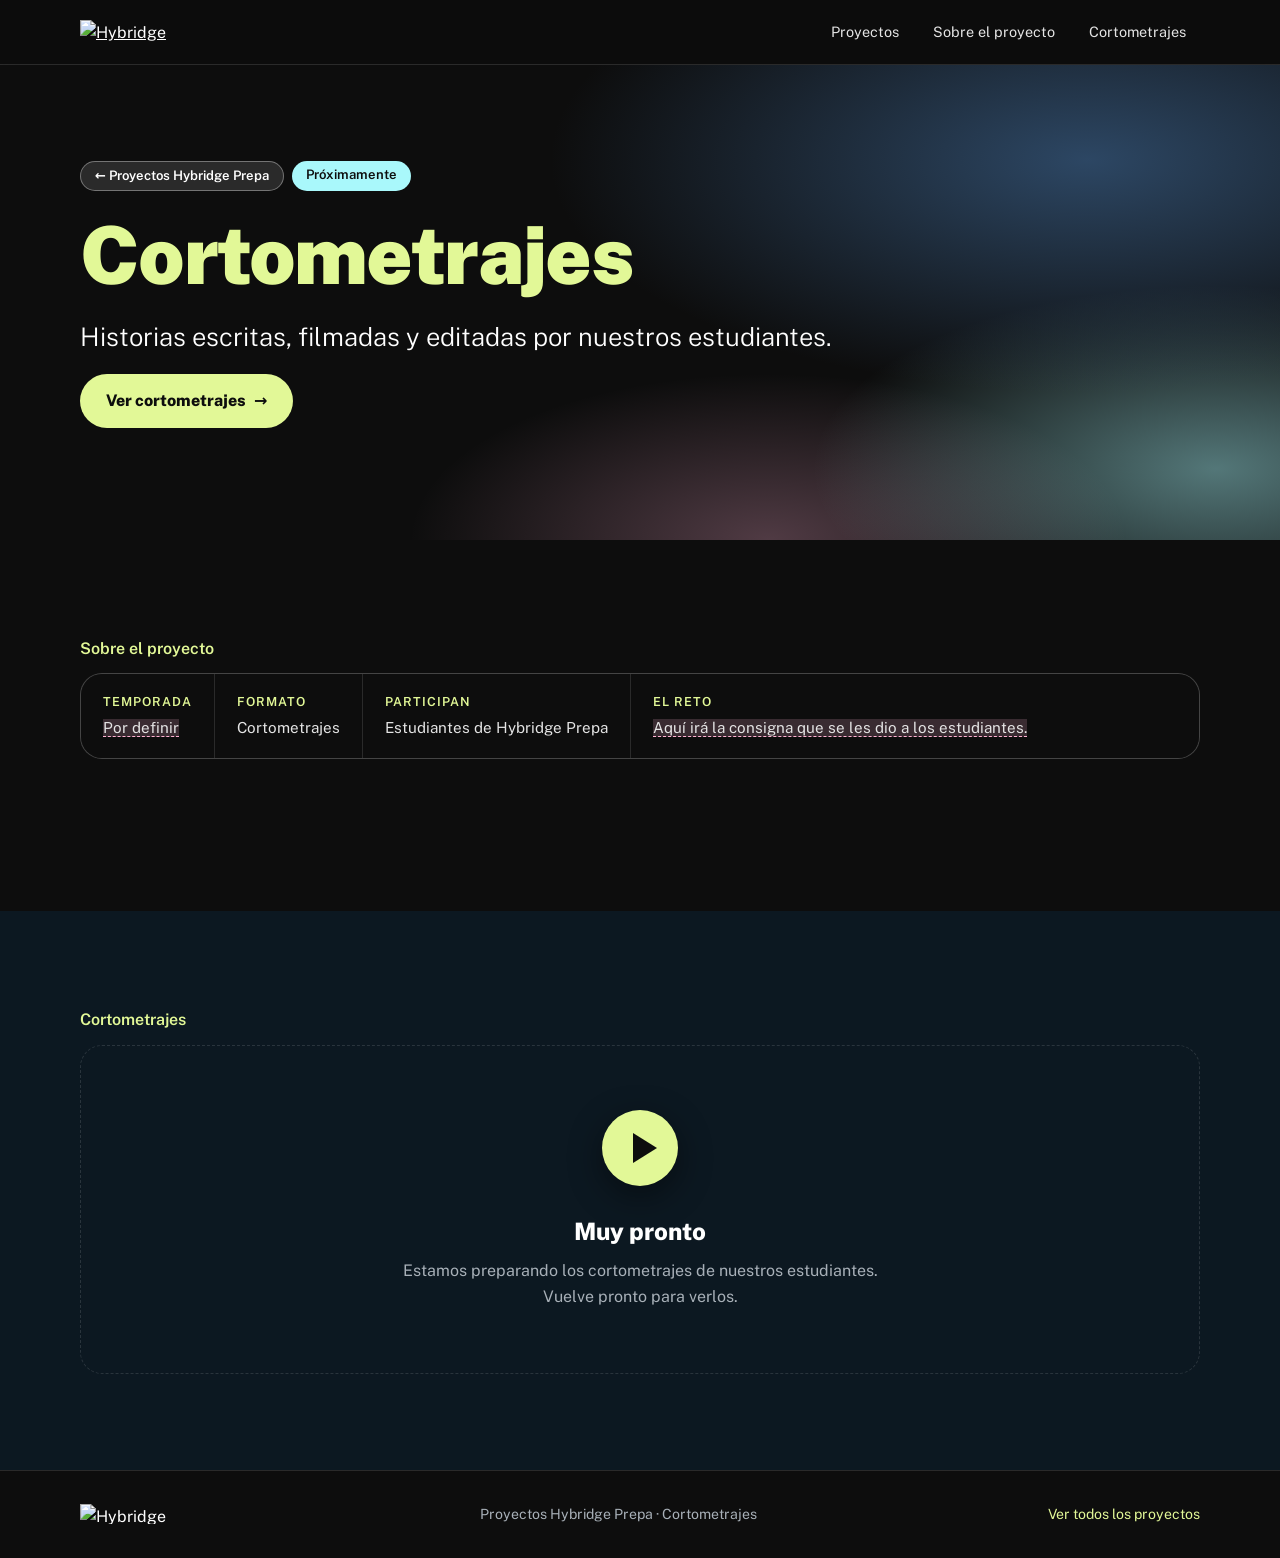
==== cortometrajes/index.html @ ded1822b "Borrador: convertir el sitio en Proyectos Hybridge Prepa - Nuevo inicio con tarjetas grandes por pro" ====
<!doctype html>
<html lang="es">
<head>
  <meta charset="utf-8">
  <meta name="viewport" content="width=device-width, initial-scale=1">
  <title>Cortometrajes | Proyectos Hybridge Prepa</title>
  <meta name="description" content="Cortometrajes escritos, filmados y editados por estudiantes de Hybridge Prepa.">
  <link rel="icon" href="../assets/img/favicon.svg" type="image/svg+xml">
  <link rel="preconnect" href="https://fonts.googleapis.com">
  <link rel="preconnect" href="https://fonts.gstatic.com" crossorigin>
  <link href="https://fonts.googleapis.com/css2?family=Public+Sans:wght@300;400;600;800;900&display=swap" rel="stylesheet">
  <link rel="stylesheet" href="../assets/css/styles.css?v=10">
</head>
<body>
  <header class="site-header">
    <div class="wrap header-inner">
      <a class="brand" href="../" aria-label="Proyectos Hybridge Prepa, ir al inicio">
        <img src="../assets/img/hybridge-logo-white.svg" alt="Hybridge" width="150" height="27">
      </a>
      <nav class="nav" aria-label="Principal">
        <a href="../">Proyectos</a>
        <a href="#proyecto">Sobre el proyecto</a>
        <a href="#cortos">Cortometrajes</a>
      </nav>
    </div>
  </header>

  <main>
    <section id="inicio" class="hero">
      <div class="hero-bg" aria-hidden="true"></div>
      <div class="wrap hero-inner">
        <div class="chips">
          <a class="chip chip-dark chip-link" href="../"><span aria-hidden="true">←</span> Proyectos Hybridge Prepa</a>
          <span class="chip chip-aqua">Próximamente</span>
        </div>
        <h1><span class="hl">Cortometrajes</span></h1>
        <p class="lead">Historias escritas, filmadas y editadas por nuestros estudiantes.</p>
        <a class="btn" href="#cortos">Ver cortometrajes <span aria-hidden="true">→</span></a>
      </div>
    </section>

    <section id="proyecto" class="section">
      <div class="wrap">
        <p class="eyebrow">Sobre el proyecto</p>
        <dl class="ficha">
          <div><dt>Temporada</dt><dd><span class="pending">Por definir</span></dd></div>
          <div><dt>Formato</dt><dd>Cortometrajes</dd></div>
          <div><dt>Participan</dt><dd>Estudiantes de Hybridge Prepa</dd></div>
          <div class="ficha-reto"><dt>El reto</dt><dd><span class="pending">Aquí irá la consigna que se les dio a los estudiantes.</span></dd></div>
        </dl>
      </div>
    </section>

    <section id="cortos" class="section section-alt">
      <div class="wrap">
        <p class="eyebrow">Cortometrajes</p>
        <div class="empty-state">
          <span class="film-play" style="position: relative; display: inline-block;" aria-hidden="true"></span>
          <h3>Muy pronto</h3>
          <p>Estamos preparando los cortometrajes de nuestros estudiantes. Vuelve pronto para verlos.</p>
        </div>
      </div>
    </section>
  </main>

  <footer class="site-footer">
    <div class="wrap footer-inner">
      <img src="../assets/img/hybridge-logo-white.svg" alt="Hybridge" width="120" height="22">
      <p>Proyectos Hybridge Prepa · Cortometrajes</p>
      <a href="../">Ver todos los proyectos</a>
    </div>
  </footer>
</body>
</html>
---- assets/css/styles.css ----
/* Paleta y tipografía del Manual de imagen Hybridge */
:root {
  --black: #0D0D0D;
  --navy: #0C1821;
  --blue: #304D6D;
  --yellow: #E2F897;
  --white: #FFFFFF;
  --pale-gray: #E4E4E4;
  --baby-blue: #B6DCFE;
  --pink: #FFB1D2;
  --aqua: #A9F8FB;
  --green: #A4F9C8;
  --muted: #A8B0B8;
  --line: rgba(255, 255, 255, .12);
  --radius: 22px;
  --font: "Public Sans", system-ui, -apple-system, "Segoe UI", sans-serif;
}

* { box-sizing: border-box; }
html { scroll-behavior: smooth; scroll-padding-top: 72px; }
body {
  margin: 0;
  background: var(--black);
  color: var(--white);
  font-family: var(--font);
  font-weight: 400;
  line-height: 1.6;
  -webkit-font-smoothing: antialiased;
}
img { max-width: 100%; display: block; }
a { color: inherit; }

.wrap { width: min(1120px, 100% - 32px); margin-inline: auto; }

/* Encabezado */
.site-header {
  position: sticky; top: 0; z-index: 20;
  background: rgba(13, 13, 13, .82);
  backdrop-filter: blur(12px);
  border-bottom: 1px solid var(--line);
}
.header-inner { display: flex; align-items: center; justify-content: space-between; gap: 16px; height: 64px; }
.brand img { height: 24px; width: auto; }
.nav { display: flex; gap: 6px; }
.nav a {
  text-decoration: none; font-size: .9rem; padding: 6px 14px; border-radius: 999px;
  color: var(--pale-gray); transition: background .2s, color .2s;
}
.nav a:hover { background: var(--yellow); color: var(--black); }

/* Chips (Manual: "Chips") */
.chips { display: flex; flex-wrap: wrap; gap: 8px; }
.chip {
  display: inline-block; padding: 5px 14px; border-radius: 999px;
  font-size: .82rem; font-weight: 600; color: var(--black); line-height: 1.4;
}
.chip-yellow { background: var(--yellow); }
.chip-dark { background: #2a2a2a; color: var(--white); border: 1px solid rgba(255,255,255,.35); }
.chip-pink { background: var(--pink); }
.chip-aqua { background: var(--aqua); }
.chip-blue { background: var(--baby-blue); }
.chip-green { background: var(--green); }

/* Inicio */
.hero { position: relative; overflow: hidden; padding: 96px 0 112px; }
.hero-bg {
  position: absolute; inset: 0; z-index: -1;
  background:
    radial-gradient(60% 70% at 85% 20%, rgba(48, 77, 109, .9), transparent 70%),
    radial-gradient(45% 55% at 95% 85%, rgba(169, 248, 251, .45), transparent 70%),
    radial-gradient(40% 50% at 60% 100%, rgba(255, 177, 210, .28), transparent 70%),
    var(--black);
}
.hero-inner { max-width: 780px; margin-left: max(16px, (100% - 1120px) / 2); }
.hero h1 {
  font-size: clamp(2.5rem, 7vw, 5rem); font-weight: 900; line-height: 1.02;
  letter-spacing: -.02em; margin: 24px 0 20px;
}
.hl { color: var(--yellow); }
.lead { font-size: clamp(1.2rem, 2.6vw, 1.6rem); margin: 0 0 16px; font-weight: 300; }
.lead strong { font-weight: 800; }
.hero-text { color: var(--pale-gray); max-width: 600px; margin: 0 0 32px; }
.btn {
  display: inline-flex; align-items: center; gap: 8px;
  background: var(--yellow); color: var(--black); text-decoration: none;
  font-weight: 800; padding: 14px 26px; border-radius: 999px;
  transition: transform .2s, box-shadow .2s;
}
.btn:hover { transform: translateY(-2px); box-shadow: 0 10px 30px rgba(226, 248, 151, .25); }

/* Secciones */
.section { padding: 96px 0; }
.section-alt { background: var(--navy); }
.eyebrow { color: var(--yellow); font-weight: 600; margin: 0 0 12px; }
h2 { font-size: clamp(1.8rem, 4vw, 2.75rem); font-weight: 800; line-height: 1.12; letter-spacing: -.01em; margin: 0 0 20px; }
.section-intro { color: var(--muted); margin: 0 0 48px; }

.chip-link { text-decoration: none; transition: background .2s, color .2s; }
.chip-link:hover { background: var(--white); color: var(--black); }

/* Ficha del proyecto */
.ficha {
  display: grid; grid-template-columns: repeat(3, auto) 1fr; gap: 1px; margin: 0 0 56px;
  border: 1px solid var(--line); border-radius: var(--radius); overflow: hidden; background: var(--line);
}
.ficha > div { background: var(--black); padding: 18px 22px; }
.ficha dt { color: var(--yellow); font-size: .78rem; font-weight: 600; text-transform: uppercase; letter-spacing: .08em; margin-bottom: 4px; }
.ficha dd { margin: 0; color: var(--pale-gray); font-size: .95rem; }

/* Inicio: tarjetas de proyectos */
.projects { display: grid; grid-template-columns: repeat(2, 1fr); gap: 28px; }
.project-card {
  display: flex; flex-direction: column; text-decoration: none; color: inherit;
  background: var(--black); border: 1px solid var(--line); border-radius: var(--radius); overflow: hidden;
  transition: transform .25s, border-color .25s, box-shadow .25s;
}
a.project-card:hover { transform: translateY(-4px); border-color: rgba(226, 248, 151, .45); box-shadow: 0 20px 50px rgba(0, 0, 0, .35); }
.project-media { position: relative; aspect-ratio: 16 / 10; overflow: hidden; }
.project-media-ia {
  background: radial-gradient(70% 90% at 80% 10%, rgba(48, 77, 109, .9), transparent 70%),
              radial-gradient(60% 80% at 10% 100%, rgba(255, 177, 210, .35), transparent 70%), #121a22;
}
.project-media-ia img {
  position: absolute; top: 50%; left: 50%; width: 34%; aspect-ratio: 4 / 5; object-fit: cover;
  border-radius: 14px; box-shadow: 0 14px 40px rgba(0, 0, 0, .5); transition: transform .35s;
}
.project-media-ia img:nth-child(1) { transform: translate(-115%, -46%) rotate(-8deg); }
.project-media-ia img:nth-child(2) { transform: translate(-50%, -54%); z-index: 1; }
.project-media-ia img:nth-child(3) { transform: translate(15%, -46%) rotate(8deg); }
a.project-card:hover .project-media-ia img:nth-child(1) { transform: translate(-125%, -46%) rotate(-11deg); }
a.project-card:hover .project-media-ia img:nth-child(3) { transform: translate(25%, -46%) rotate(11deg); }
.project-media-film {
  display: grid; place-items: center;
  background: radial-gradient(60% 80% at 20% 10%, rgba(169, 248, 251, .35), transparent 70%),
              radial-gradient(60% 80% at 90% 100%, rgba(226, 248, 151, .25), transparent 70%), #121a22;
}
.film-strip { display: flex; gap: 10px; transform: rotate(-6deg); }
.film-strip span {
  width: 72px; aspect-ratio: 16 / 10; border-radius: 8px; border: 2px solid rgba(255, 255, 255, .25);
  background: rgba(255, 255, 255, .06);
}
.film-play {
  position: absolute; width: 76px; height: 76px; border-radius: 50%; background: var(--yellow);
  box-shadow: 0 10px 34px rgba(0, 0, 0, .45);
}
.film-play::after {
  content: ""; position: absolute; left: 31px; top: 23px;
  border-style: solid; border-width: 15px 0 15px 24px; border-color: transparent transparent transparent var(--black);
}
.project-body { padding: 24px 26px 28px; display: flex; flex-direction: column; gap: 10px; flex: 1; }
.project-body .chips { margin-bottom: 4px; }
.project-body h3 { font-size: 1.6rem; font-weight: 800; line-height: 1.15; margin: 0; }
.project-body p { margin: 0; color: var(--muted); }
.project-meta { font-size: .88rem; color: var(--pale-gray); }
.project-link { margin-top: auto; padding-top: 8px; color: var(--yellow); font-weight: 800; }
.project-soon {
  grid-column: 1 / -1; flex-direction: row; align-items: center; gap: 18px; padding: 24px 28px;
  border-style: dashed; background: transparent;
}
.project-soon-icon { font-size: 1.8rem; }
.project-soon h3 { font-size: 1.15rem; font-weight: 800; margin: 0 0 2px; }
.project-soon p { margin: 0; color: var(--muted); font-size: .95rem; }

/* Página en preparación */
.empty-state {
  text-align: center; padding: 64px 24px; border: 1px dashed var(--line); border-radius: var(--radius);
}
.empty-state h3 { font-size: 1.5rem; font-weight: 800; margin: 18px 0 8px; }
.empty-state p { color: var(--muted); margin: 0 auto; max-width: 520px; }
.pending { background: rgba(255, 177, 210, .18); border-bottom: 1px dashed var(--pink); }

/* Sobre el proyecto */
.about { display: grid; grid-template-columns: 1.3fr 1fr; gap: 56px; align-items: start; }
.about-text p { color: var(--pale-gray); }
blockquote {
  margin: 28px 0 0; padding: 20px 24px; border-left: 4px solid var(--yellow);
  background: rgba(226, 248, 151, .07); border-radius: 0 14px 14px 0;
  font-size: 1.35rem; font-weight: 800;
}
.pillars { list-style: none; margin: 0; padding: 0; display: grid; gap: 16px; }
.pillars li {
  border: 1px solid var(--line); border-radius: var(--radius); padding: 22px 24px;
  background: linear-gradient(135deg, rgba(48, 77, 109, .35), rgba(12, 24, 33, .2));
}
.pillar-icon { font-size: 1.6rem; }
.pillars h3 { margin: 6px 0 4px; font-size: 1.2rem; font-weight: 800; color: var(--yellow); }
.pillars p { margin: 0; color: var(--pale-gray); font-size: .95rem; }

/* Publicaciones */
.posts { display: grid; grid-template-columns: repeat(3, 1fr); gap: 28px; align-items: start; }
/* Acomodo tipo Pinterest: main.js calcula cuántas filas de 4px ocupa cada publicación */
.posts.masonry { grid-auto-rows: 4px; row-gap: 0; grid-auto-flow: dense; }
.post {
  background: var(--black); border: 1px solid var(--line); border-radius: var(--radius);
  overflow: hidden; display: flex; flex-direction: column;
}
.post-body { padding: 22px 24px 26px; }
.post h3 { font-size: 1.25rem; font-weight: 800; line-height: 1.25; margin: 14px 0 8px; }
.post p { margin: 0; color: var(--muted); font-size: .95rem; }

/* Carrusel */
.carousel { position: relative; background: #1a1a1a; }
.carousel-track {
  display: flex; overflow-x: auto; scroll-snap-type: x mandatory;
  scrollbar-width: none; aspect-ratio: var(--ratio, 0.8);
}
.carousel-track::-webkit-scrollbar { display: none; }
.carousel-slide { flex: 0 0 100%; scroll-snap-align: start; position: relative; }
.carousel-slide img { width: 100%; height: 100%; object-fit: cover; cursor: zoom-in; }
.carousel-tall .carousel-track { overflow-y: auto; overflow-x: hidden; display: block; scrollbar-width: thin; }
.carousel-tall .carousel-slide img { height: auto; object-fit: initial; }
.carousel-tall::after {
  content: "Desliza hacia abajo ↓"; position: absolute; left: 50%; bottom: 14px; transform: translateX(-50%);
  background: rgba(13, 13, 13, .8); padding: 4px 12px; border-radius: 999px; font-size: .78rem;
  pointer-events: none;
}
.carousel-btn {
  position: absolute; top: 50%; transform: translateY(-50%); z-index: 2;
  width: 40px; height: 40px; border-radius: 50%; border: 0; cursor: pointer;
  background: rgba(13, 13, 13, .72); color: var(--white); font-size: 1.2rem;
  display: grid; place-items: center; transition: background .2s, opacity .2s;
}
.carousel-btn:hover { background: var(--yellow); color: var(--black); }
.carousel-btn[disabled] { opacity: 0; pointer-events: none; }
.carousel-prev { left: 10px; }
.carousel-next { right: 10px; }
.carousel-dots {
  position: absolute; left: 0; right: 0; bottom: 12px; display: flex; justify-content: center; gap: 6px;
}
.carousel-dots button {
  width: 8px; height: 8px; padding: 0; border-radius: 999px; border: 0; cursor: pointer;
  background: rgba(255, 255, 255, .55); transition: width .2s, background .2s;
}
.carousel-dots button[aria-current="true"] { width: 22px; background: var(--yellow); }
.carousel-count {
  position: absolute; top: 12px; right: 12px; z-index: 2;
  background: rgba(13, 13, 13, .72); padding: 2px 10px; border-radius: 999px; font-size: .78rem;
}

/* Video */
.video-cover {
  position: relative; display: block; width: 100%; padding: 0; border: 0;
  background: #1a1a1a; cursor: pointer; aspect-ratio: var(--ratio, 1);
}
.video-cover img { width: 100%; height: 100%; object-fit: cover; }
.play-icon {
  position: absolute; left: 50%; top: 50%; width: 72px; height: 72px; transform: translate(-50%, -50%);
  border-radius: 50%; background: var(--yellow); box-shadow: 0 8px 30px rgba(0, 0, 0, .35);
  transition: transform .2s;
}
.play-icon::after {
  content: ""; position: absolute; left: 29px; top: 22px;
  border-style: solid; border-width: 14px 0 14px 22px; border-color: transparent transparent transparent var(--black);
}
.video-cover:hover .play-icon { transform: translate(-50%, -50%) scale(1.08); }
/* La publicación de video ocupa dos columnas y se acomoda en horizontal */
.post-video { grid-column: span 2; flex-direction: row; }
.post-video .video-cover { width: 50%; flex-shrink: 0; align-self: flex-start; }
.post-video .post-body { align-self: center; padding: 28px 32px; }
.post-video h3 { font-size: 1.6rem; }
.post-video p { font-size: 1rem; }
.video-duration {
  position: absolute; top: 12px; right: 12px;
  background: rgba(13, 13, 13, .72); color: var(--white); padding: 2px 10px; border-radius: 999px; font-size: .78rem;
}

/* Cierre */
.closing {
  padding: 96px 0; text-align: center;
  background: radial-gradient(60% 120% at 50% 100%, rgba(48, 77, 109, .7), transparent 70%), var(--black);
}
.closing-quote { font-size: clamp(1.8rem, 4.5vw, 3.2rem); font-weight: 900; line-height: 1.15; margin: 0; }

/* Pie */
.site-footer { border-top: 1px solid var(--line); padding: 32px 0; }
.footer-inner { display: flex; align-items: center; justify-content: space-between; gap: 16px; flex-wrap: wrap; }
.footer-inner img { height: 20px; width: auto; }
.footer-inner p { margin: 0; color: var(--muted); font-size: .88rem; }
.footer-inner a { color: var(--yellow); font-size: .88rem; text-decoration: none; }

/* Publicación en grande (ventana emergente) */
body.modal-open { overflow: hidden; }
.post-modal {
  border: 0; padding: 0; background: transparent; color: var(--white);
  width: 100vw; height: 100dvh; max-width: none; max-height: none; margin: 0;
}
.post-modal[open] { display: grid; place-items: center; animation: modal-in .2s ease-out; }
.post-modal::backdrop { background: rgba(0, 0, 0, .9); backdrop-filter: blur(6px); }
@keyframes modal-in { from { opacity: 0; transform: scale(.97); } }
.post-modal-inner {
  display: flex; align-items: center; gap: 32px;
  max-width: calc(100vw - 32px); pointer-events: none;
}
.post-modal-inner > * { pointer-events: auto; }
/* --ratio es ancho/alto de las imágenes de cada publicación (4:5 si no se indica) */
.carousel-large {
  width: min(calc(100vw - 32px), calc((100dvh - 64px) * var(--ratio, 0.8)), calc(720px * max(1, var(--ratio, 0.8))));
  border-radius: var(--radius); overflow: hidden; flex-shrink: 0;
}
.carousel-large .carousel-slide img { cursor: default; }
.post-modal-video {
  width: min(calc(100vw - 32px), calc((100dvh - 64px) * var(--ratio, 1)), calc(720px * max(1, var(--ratio, 1))));
  aspect-ratio: var(--ratio, 1);
  border-radius: var(--radius); background: var(--black); flex-shrink: 0;
}
.post-modal-video[hidden], .carousel-large[hidden] { display: none; }
.carousel-large .carousel-btn { width: 48px; height: 48px; font-size: 1.5rem; }
.post-modal-info { width: 280px; }
.post-modal-title { font-size: 1.5rem; font-weight: 800; line-height: 1.2; margin: 0 0 10px; }
.post-modal-text { color: var(--pale-gray); margin: 0; }
.post-modal-close {
  position: fixed; top: 16px; right: 16px; z-index: 3; width: 44px; height: 44px; border-radius: 50%;
  border: 0; background: var(--yellow); color: var(--black); font-size: 1.6rem; line-height: 1; cursor: pointer;
}
.post-modal.is-wide .post-modal-info { display: none; }
@media (max-width: 1100px) {
  .post-modal-info { display: none; }
}

/* Responsivo */
@media (max-width: 960px) {
  .posts { grid-template-columns: repeat(2, 1fr); }
  .about { grid-template-columns: 1fr; gap: 40px; }
  .ficha { grid-template-columns: repeat(3, 1fr); }
  .ficha-reto { grid-column: 1 / -1; }
}
@media (max-width: 760px) {
  .projects { grid-template-columns: 1fr; }
  .ficha { grid-template-columns: 1fr; }
}
@media (max-width: 640px) {
  .posts { grid-template-columns: 1fr; }
  .post-video { grid-column: auto; flex-direction: column; }
  .post-video .video-cover { width: 100%; }
  .post-video .post-body { padding: 22px 24px 26px; }
  .post-video h3 { font-size: 1.25rem; }
  .nav a:not(:last-child) { display: none; }
  .hero { padding: 64px 0 80px; }
  .section, .closing { padding: 72px 0; }
  .footer-inner { flex-direction: column; text-align: center; }
}
@media (prefers-reduced-motion: reduce) {
  html { scroll-behavior: auto; }
  * { transition: none !important; }
}
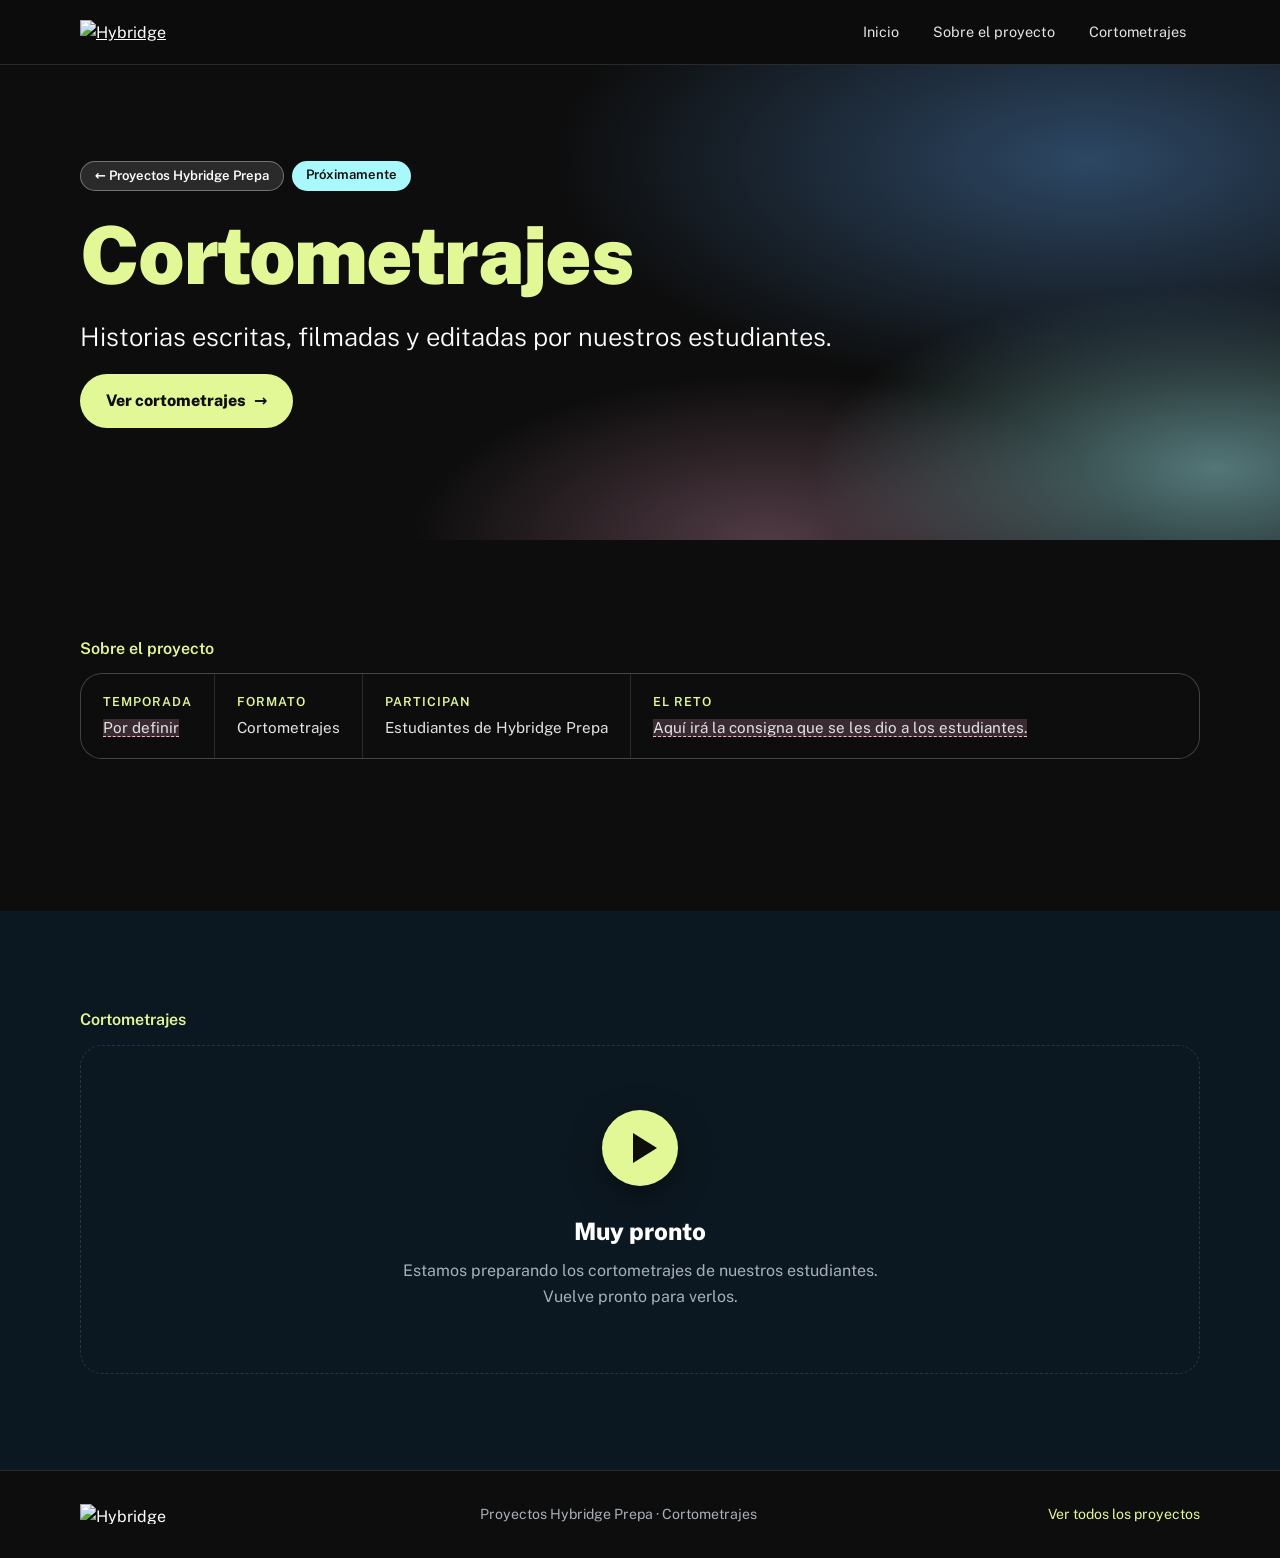
==== commit 5cab7483: "Borrador: cambiar el botón del menú a "Inicio" Co-Authored-By: Claude Opus 5.5 <noreply@anthropic.co" ====
--- a/cortometrajes/index.html
+++ b/cortometrajes/index.html
@@ -9,7 +9,7 @@
   <link rel="preconnect" href="https://fonts.googleapis.com">
   <link rel="preconnect" href="https://fonts.gstatic.com" crossorigin>
   <link href="https://fonts.googleapis.com/css2?family=Public+Sans:wght@300;400;600;800;900&display=swap" rel="stylesheet">
-  <link rel="stylesheet" href="../assets/css/styles.css?v=10">
+  <link rel="stylesheet" href="../assets/css/styles.css?v=11">
 </head>
 <body>
   <header class="site-header">
@@ -18,7 +18,7 @@
         <img src="../assets/img/hybridge-logo-white.svg" alt="Hybridge" width="150" height="27">
       </a>
       <nav class="nav" aria-label="Principal">
-        <a href="../">Proyectos</a>
+        <a href="../">Inicio</a>
         <a href="#proyecto">Sobre el proyecto</a>
         <a href="#cortos">Cortometrajes</a>
       </nav>
--- a/assets/css/styles.css
+++ b/assets/css/styles.css
@@ -334,7 +334,7 @@
   .post-video .video-cover { width: 100%; }
   .post-video .post-body { padding: 22px 24px 26px; }
   .post-video h3 { font-size: 1.25rem; }
-  .nav a:not(:last-child) { display: none; }
+  .nav a:not(:first-child) { display: none; }
   .hero { padding: 64px 0 80px; }
   .section, .closing { padding: 72px 0; }
   .footer-inner { flex-direction: column; text-align: center; }
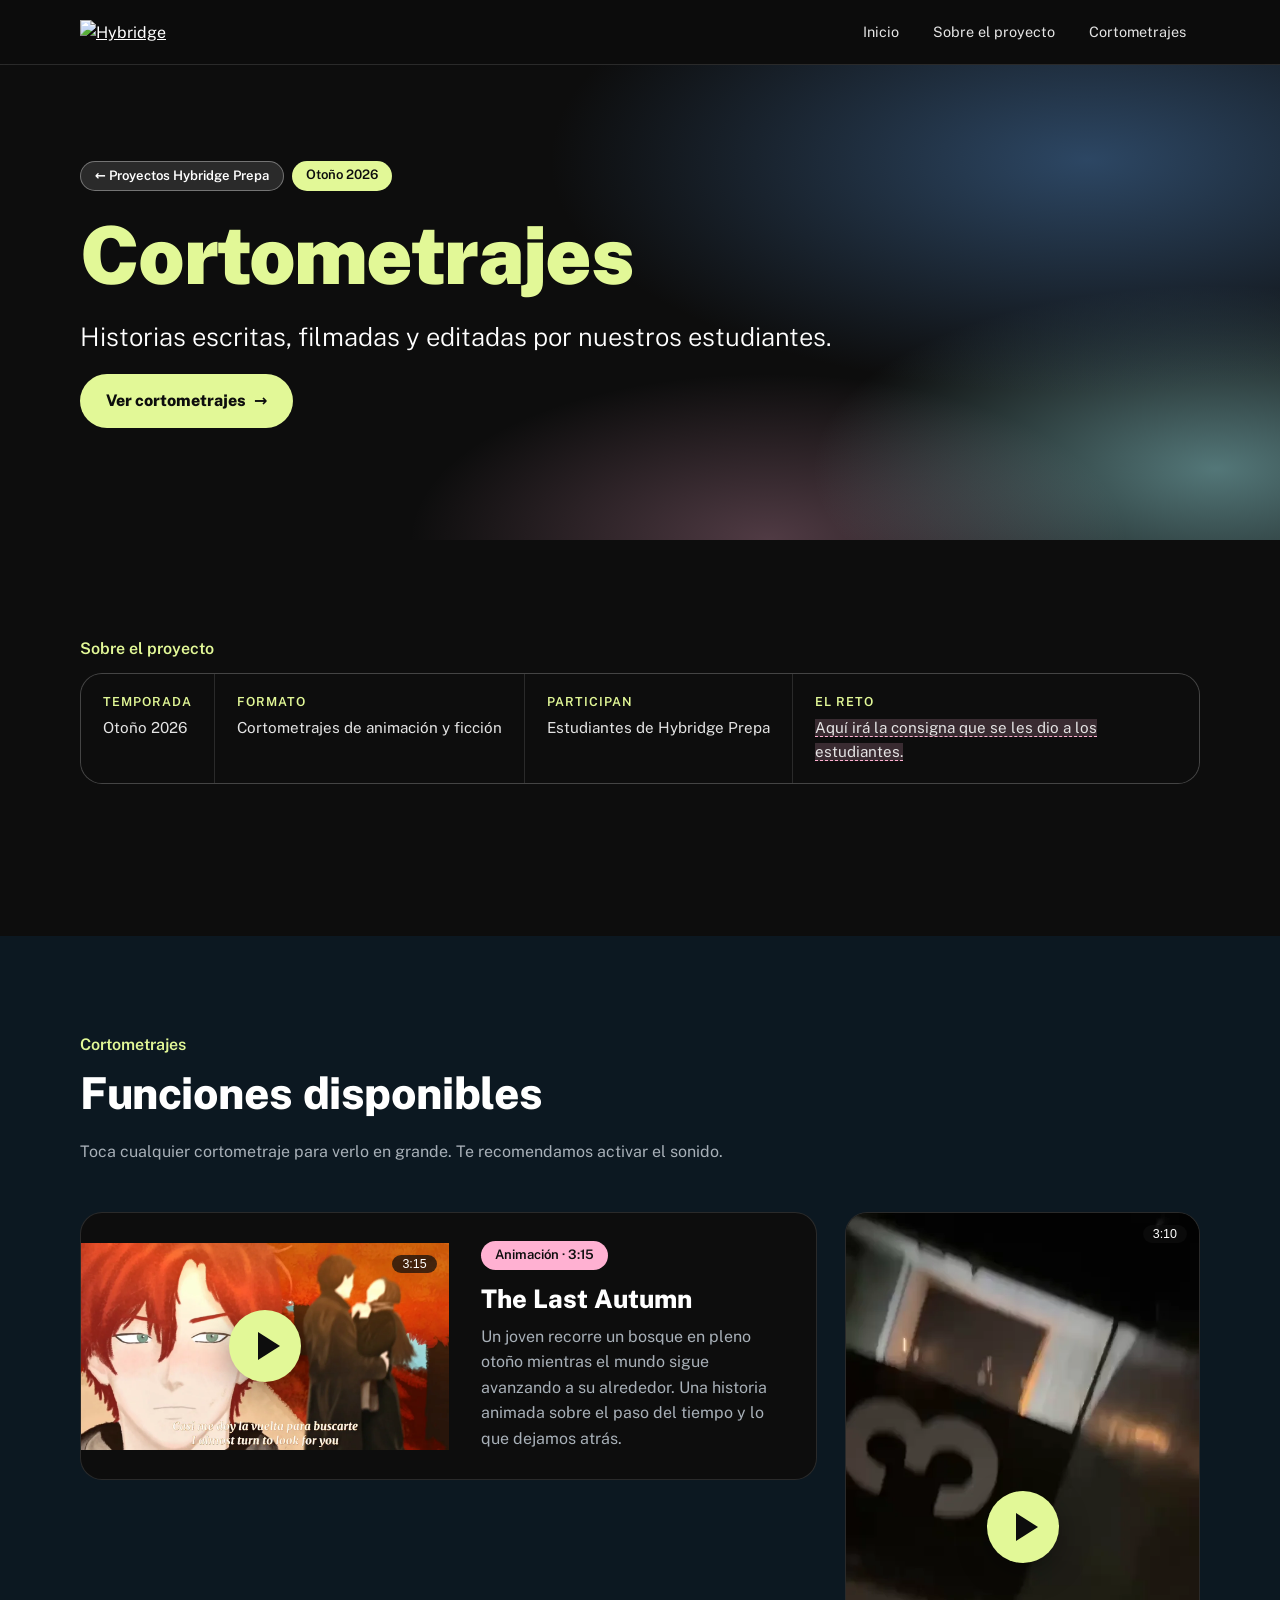
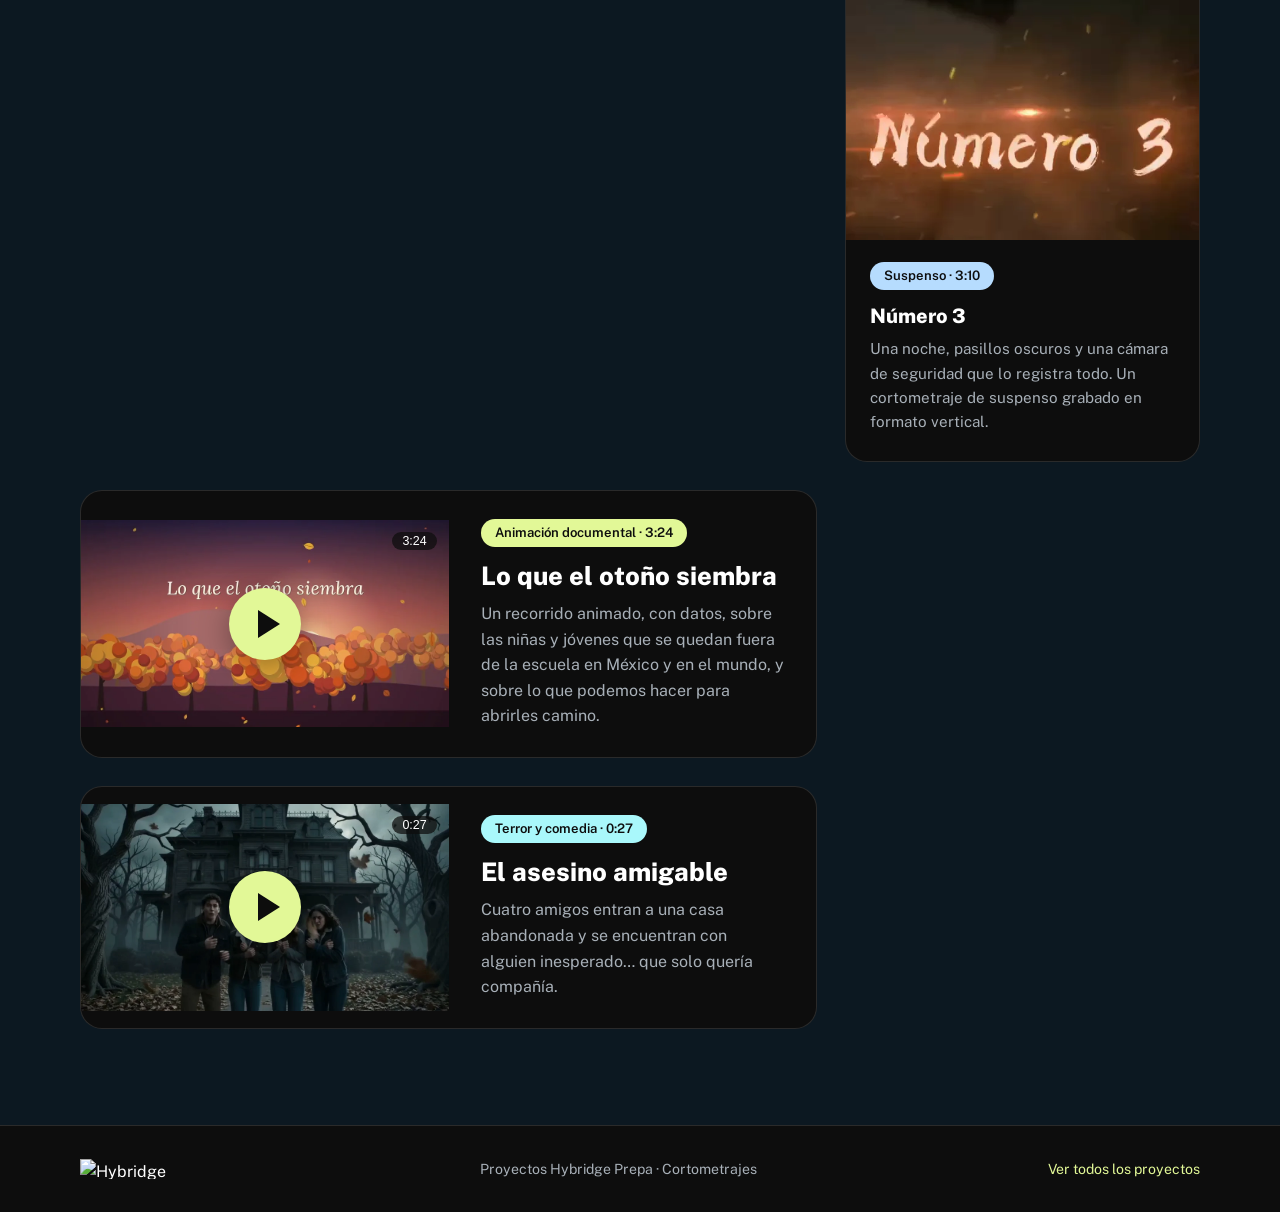
==== commit c5c6475d: "Agregar cuatro cortometrajes - The Last Autumn, Número 3, Lo que el otoño siembra y El asesino   ami" ====
--- a/cortometrajes/index.html
+++ b/cortometrajes/index.html
@@ -9,7 +9,7 @@
   <link rel="preconnect" href="https://fonts.googleapis.com">
   <link rel="preconnect" href="https://fonts.gstatic.com" crossorigin>
   <link href="https://fonts.googleapis.com/css2?family=Public+Sans:wght@300;400;600;800;900&display=swap" rel="stylesheet">
-  <link rel="stylesheet" href="../assets/css/styles.css?v=11">
+  <link rel="stylesheet" href="../assets/css/styles.css?v=13">
 </head>
 <body>
   <header class="site-header">
@@ -31,7 +31,7 @@
       <div class="wrap hero-inner">
         <div class="chips">
           <a class="chip chip-dark chip-link" href="../"><span aria-hidden="true">←</span> Proyectos Hybridge Prepa</a>
-          <span class="chip chip-aqua">Próximamente</span>
+          <span class="chip chip-yellow">Otoño 2026</span>
         </div>
         <h1><span class="hl">Cortometrajes</span></h1>
         <p class="lead">Historias escritas, filmadas y editadas por nuestros estudiantes.</p>
@@ -43,8 +43,8 @@
       <div class="wrap">
         <p class="eyebrow">Sobre el proyecto</p>
         <dl class="ficha">
-          <div><dt>Temporada</dt><dd><span class="pending">Por definir</span></dd></div>
-          <div><dt>Formato</dt><dd>Cortometrajes</dd></div>
+          <div><dt>Temporada</dt><dd>Otoño 2026</dd></div>
+          <div><dt>Formato</dt><dd>Cortometrajes de animación y ficción</dd></div>
           <div><dt>Participan</dt><dd>Estudiantes de Hybridge Prepa</dd></div>
           <div class="ficha-reto"><dt>El reto</dt><dd><span class="pending">Aquí irá la consigna que se les dio a los estudiantes.</span></dd></div>
         </dl>
@@ -54,14 +54,77 @@
     <section id="cortos" class="section section-alt">
       <div class="wrap">
         <p class="eyebrow">Cortometrajes</p>
-        <div class="empty-state">
-          <span class="film-play" style="position: relative; display: inline-block;" aria-hidden="true"></span>
-          <h3>Muy pronto</h3>
-          <p>Estamos preparando los cortometrajes de nuestros estudiantes. Vuelve pronto para verlos.</p>
+        <h2>Funciones disponibles</h2>
+        <p class="section-intro">Toca cualquier cortometraje para verlo en grande. Te recomendamos activar el sonido.</p>
+
+        <div class="posts">
+          <article class="post post-video">
+            <button class="video-cover" type="button" style="--ratio: 1.7778" data-video="../assets/cortometrajes/the-last-autumn.mp4" aria-label="Reproducir cortometraje: The Last Autumn">
+              <img src="../assets/cortometrajes/the-last-autumn.webp" alt="" loading="lazy" decoding="async" width="1280" height="720">
+              <span class="play-icon" aria-hidden="true"></span>
+              <span class="video-duration">3:15</span>
+            </button>
+            <div class="post-body">
+              <span class="chip chip-pink">Animación · 3:15</span>
+              <h3>The Last Autumn</h3>
+              <p>Un joven recorre un bosque en pleno otoño mientras el mundo sigue avanzando a su alrededor. Una historia animada sobre el paso del tiempo y lo que dejamos atrás.</p>
+            </div>
+          </article>
+
+          <article class="post">
+            <button class="video-cover" type="button" style="--ratio: 0.5625" data-video="../assets/cortometrajes/numero-3.mp4" aria-label="Reproducir cortometraje: Número 3">
+              <img src="../assets/cortometrajes/numero-3.webp" alt="" loading="lazy" decoding="async" width="576" height="1024">
+              <span class="play-icon" aria-hidden="true"></span>
+              <span class="video-duration">3:10</span>
+            </button>
+            <div class="post-body">
+              <span class="chip chip-blue">Suspenso · 3:10</span>
+              <h3>Número 3</h3>
+              <p>Una noche, pasillos oscuros y una cámara de seguridad que lo registra todo. Un cortometraje de suspenso grabado en formato vertical.</p>
+            </div>
+          </article>
+
+          <article class="post post-video">
+            <button class="video-cover" type="button" style="--ratio: 1.7778" data-video="../assets/cortometrajes/lo-que-el-otono-siembra.mp4" aria-label="Reproducir cortometraje: Lo que el otoño siembra">
+              <img src="../assets/cortometrajes/lo-que-el-otono-siembra.webp" alt="" loading="lazy" decoding="async" width="960" height="540">
+              <span class="play-icon" aria-hidden="true"></span>
+              <span class="video-duration">3:24</span>
+            </button>
+            <div class="post-body">
+              <span class="chip chip-yellow">Animación documental · 3:24</span>
+              <h3>Lo que el otoño siembra</h3>
+              <p>Un recorrido animado, con datos, sobre las niñas y jóvenes que se quedan fuera de la escuela en México y en el mundo, y sobre lo que podemos hacer para abrirles camino.</p>
+            </div>
+          </article>
+
+          <article class="post post-video">
+            <button class="video-cover" type="button" style="--ratio: 1.7778" data-video="../assets/cortometrajes/el-asesino-amigable.mp4" aria-label="Reproducir cortometraje: El asesino amigable">
+              <img src="../assets/cortometrajes/el-asesino-amigable.webp" alt="" loading="lazy" decoding="async" width="1280" height="720">
+              <span class="play-icon" aria-hidden="true"></span>
+              <span class="video-duration">0:27</span>
+            </button>
+            <div class="post-body">
+              <span class="chip chip-aqua">Terror y comedia · 0:27</span>
+              <h3>El asesino amigable</h3>
+              <p>Cuatro amigos entran a una casa abandonada y se encuentran con alguien inesperado… que solo quería compañía.</p>
+            </div>
+          </article>
         </div>
       </div>
     </section>
   </main>
+
+  <dialog class="post-modal" aria-labelledby="post-modal-title">
+    <div class="post-modal-inner">
+      <div class="carousel carousel-large"></div>
+      <video class="post-modal-video" controls playsinline preload="none" hidden></video>
+      <div class="post-modal-info">
+        <h3 id="post-modal-title" class="post-modal-title"></h3>
+        <p class="post-modal-text"></p>
+      </div>
+    </div>
+    <button class="post-modal-close" type="button" aria-label="Cerrar">×</button>
+  </dialog>
 
   <footer class="site-footer">
     <div class="wrap footer-inner">
@@ -70,5 +133,7 @@
       <a href="../">Ver todos los proyectos</a>
     </div>
   </footer>
+
+  <script src="../assets/js/main.js?v=12"></script>
 </body>
 </html>
--- a/assets/css/styles.css
+++ b/assets/css/styles.css
@@ -134,11 +134,12 @@
   background: radial-gradient(60% 80% at 20% 10%, rgba(169, 248, 251, .35), transparent 70%),
               radial-gradient(60% 80% at 90% 100%, rgba(226, 248, 151, .25), transparent 70%), #121a22;
 }
-.film-strip { display: flex; gap: 10px; transform: rotate(-6deg); }
-.film-strip span {
-  width: 72px; aspect-ratio: 16 / 10; border-radius: 8px; border: 2px solid rgba(255, 255, 255, .25);
-  background: rgba(255, 255, 255, .06);
-}
+.film-strip { display: flex; gap: 12px; transform: rotate(-6deg); width: 120%; justify-content: center; }
+.film-strip img {
+  width: 36%; aspect-ratio: 16 / 9; object-fit: cover; border-radius: 10px;
+  border: 2px solid rgba(255, 255, 255, .2); box-shadow: 0 12px 30px rgba(0, 0, 0, .45);
+}
+.film-strip img:nth-child(2) { transform: translateY(-10px); }
 .film-play {
   position: absolute; width: 76px; height: 76px; border-radius: 50%; background: var(--yellow);
   box-shadow: 0 10px 34px rgba(0, 0, 0, .45);
@@ -255,7 +256,7 @@
 .video-cover:hover .play-icon { transform: translate(-50%, -50%) scale(1.08); }
 /* La publicación de video ocupa dos columnas y se acomoda en horizontal */
 .post-video { grid-column: span 2; flex-direction: row; }
-.post-video .video-cover { width: 50%; flex-shrink: 0; align-self: flex-start; }
+.post-video .video-cover { width: 50%; flex-shrink: 0; align-self: center; }
 .post-video .post-body { align-self: center; padding: 28px 32px; }
 .post-video h3 { font-size: 1.6rem; }
 .post-video p { font-size: 1rem; }
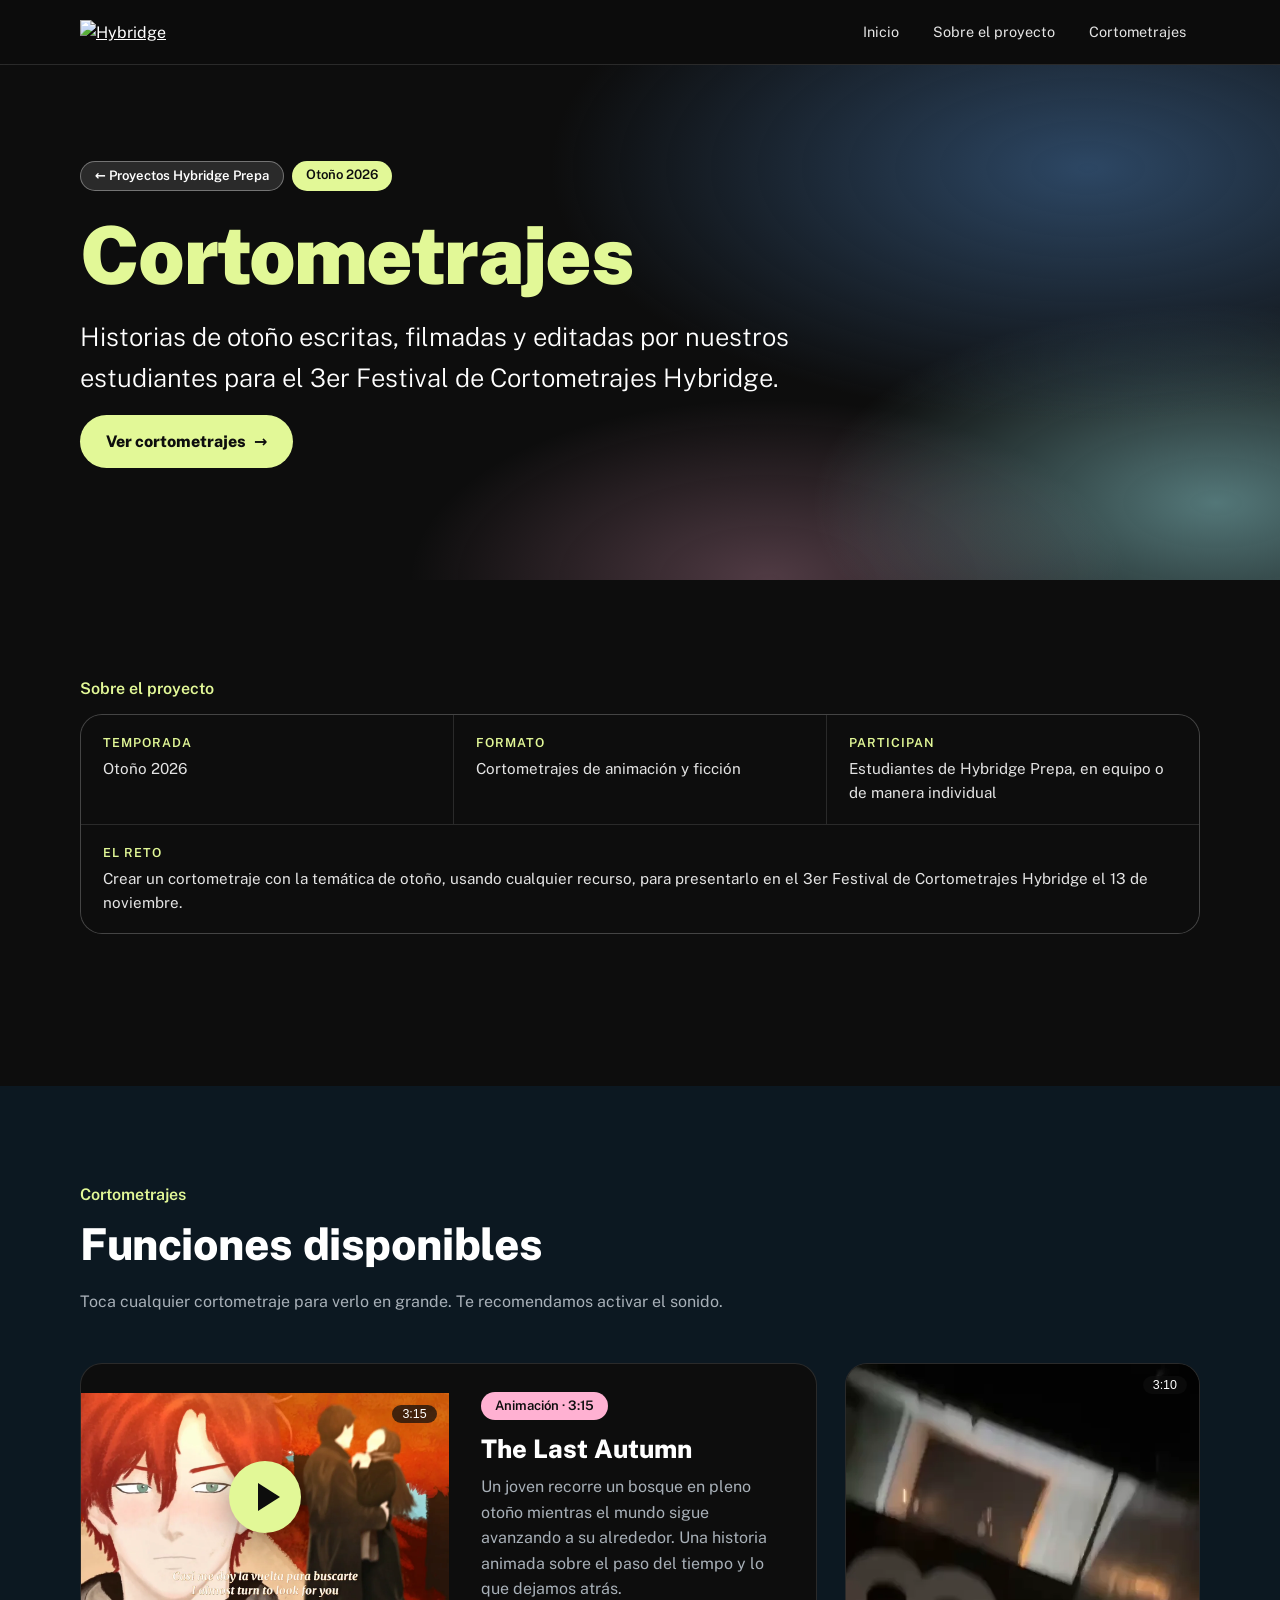
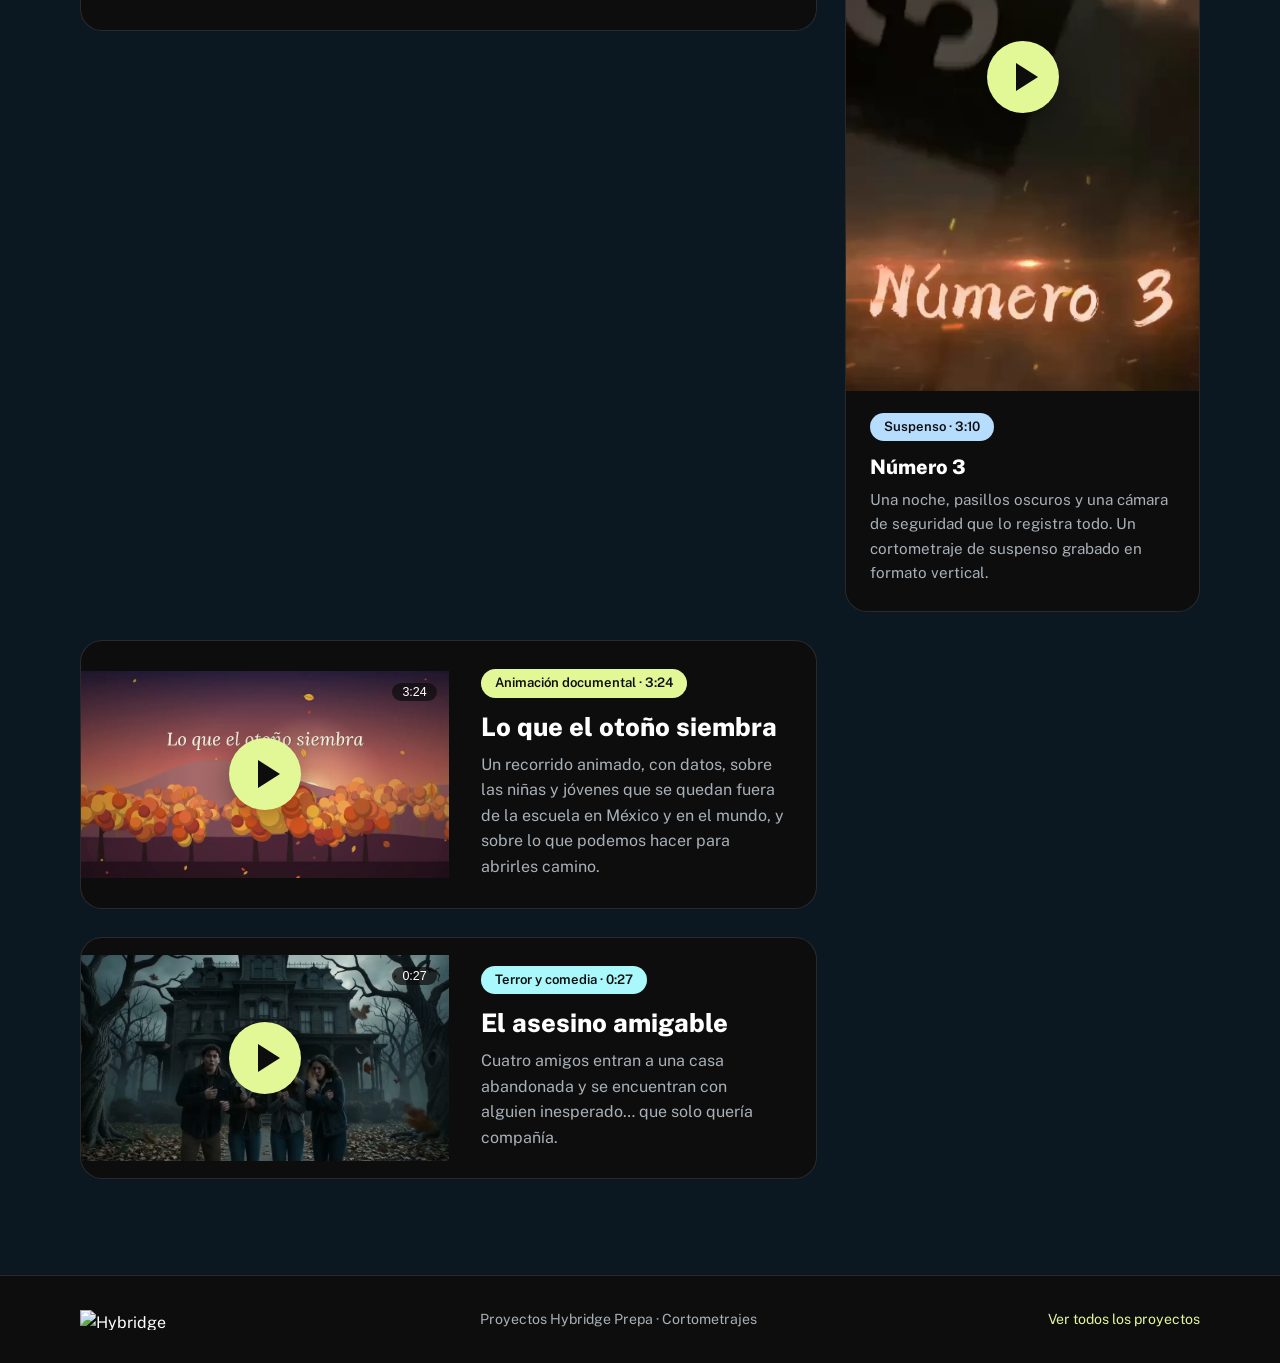
==== commit 9f8844c7: "Cortometrajes: agregar el reto del 3er Festival y acomodar las fichas Co-Authored-By: Claude Opus 5." ====
--- a/cortometrajes/index.html
+++ b/cortometrajes/index.html
@@ -9,7 +9,7 @@
   <link rel="preconnect" href="https://fonts.googleapis.com">
   <link rel="preconnect" href="https://fonts.gstatic.com" crossorigin>
   <link href="https://fonts.googleapis.com/css2?family=Public+Sans:wght@300;400;600;800;900&display=swap" rel="stylesheet">
-  <link rel="stylesheet" href="../assets/css/styles.css?v=13">
+  <link rel="stylesheet" href="../assets/css/styles.css?v=14">
 </head>
 <body>
   <header class="site-header">
@@ -34,7 +34,7 @@
           <span class="chip chip-yellow">Otoño 2026</span>
         </div>
         <h1><span class="hl">Cortometrajes</span></h1>
-        <p class="lead">Historias escritas, filmadas y editadas por nuestros estudiantes.</p>
+        <p class="lead">Historias de otoño escritas, filmadas y editadas por nuestros estudiantes para el 3er Festival de Cortometrajes Hybridge.</p>
         <a class="btn" href="#cortos">Ver cortometrajes <span aria-hidden="true">→</span></a>
       </div>
     </section>
@@ -45,8 +45,8 @@
         <dl class="ficha">
           <div><dt>Temporada</dt><dd>Otoño 2026</dd></div>
           <div><dt>Formato</dt><dd>Cortometrajes de animación y ficción</dd></div>
-          <div><dt>Participan</dt><dd>Estudiantes de Hybridge Prepa</dd></div>
-          <div class="ficha-reto"><dt>El reto</dt><dd><span class="pending">Aquí irá la consigna que se les dio a los estudiantes.</span></dd></div>
+          <div><dt>Participan</dt><dd>Estudiantes de Hybridge Prepa, en equipo o de manera individual</dd></div>
+          <div class="ficha-reto"><dt>El reto</dt><dd>Crear un cortometraje con la temática de otoño, usando cualquier recurso, para presentarlo en el 3er Festival de Cortometrajes Hybridge el 13 de noviembre.</dd></div>
         </dl>
       </div>
     </section>
--- a/assets/css/styles.css
+++ b/assets/css/styles.css
@@ -100,12 +100,13 @@
 
 /* Ficha del proyecto */
 .ficha {
-  display: grid; grid-template-columns: repeat(3, auto) 1fr; gap: 1px; margin: 0 0 56px;
+  display: grid; grid-template-columns: repeat(3, 1fr); gap: 1px; margin: 0 0 56px;
   border: 1px solid var(--line); border-radius: var(--radius); overflow: hidden; background: var(--line);
 }
 .ficha > div { background: var(--black); padding: 18px 22px; }
 .ficha dt { color: var(--yellow); font-size: .78rem; font-weight: 600; text-transform: uppercase; letter-spacing: .08em; margin-bottom: 4px; }
 .ficha dd { margin: 0; color: var(--pale-gray); font-size: .95rem; }
+.ficha-reto { grid-column: 1 / -1; }
 
 /* Inicio: tarjetas de proyectos */
 .projects { display: grid; grid-template-columns: repeat(2, 1fr); gap: 28px; }
@@ -322,8 +323,6 @@
 @media (max-width: 960px) {
   .posts { grid-template-columns: repeat(2, 1fr); }
   .about { grid-template-columns: 1fr; gap: 40px; }
-  .ficha { grid-template-columns: repeat(3, 1fr); }
-  .ficha-reto { grid-column: 1 / -1; }
 }
 @media (max-width: 760px) {
   .projects { grid-template-columns: 1fr; }
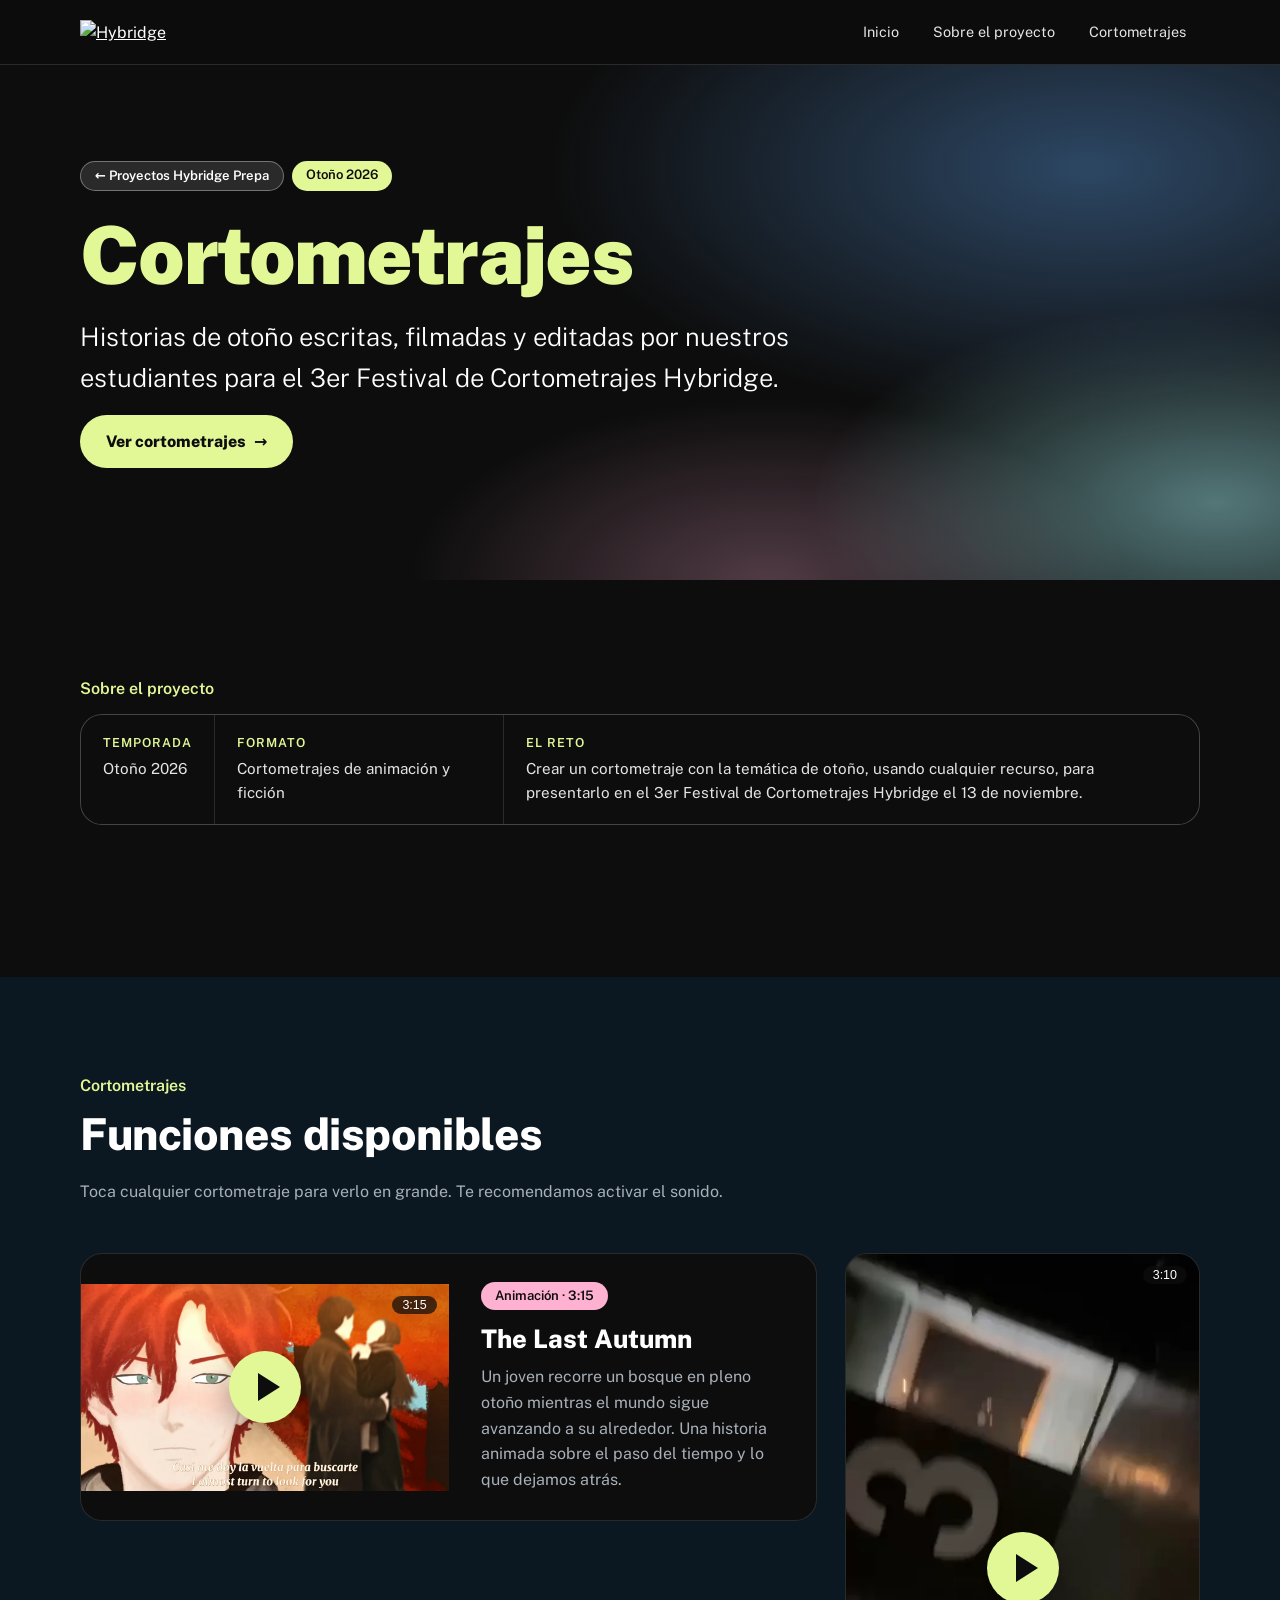
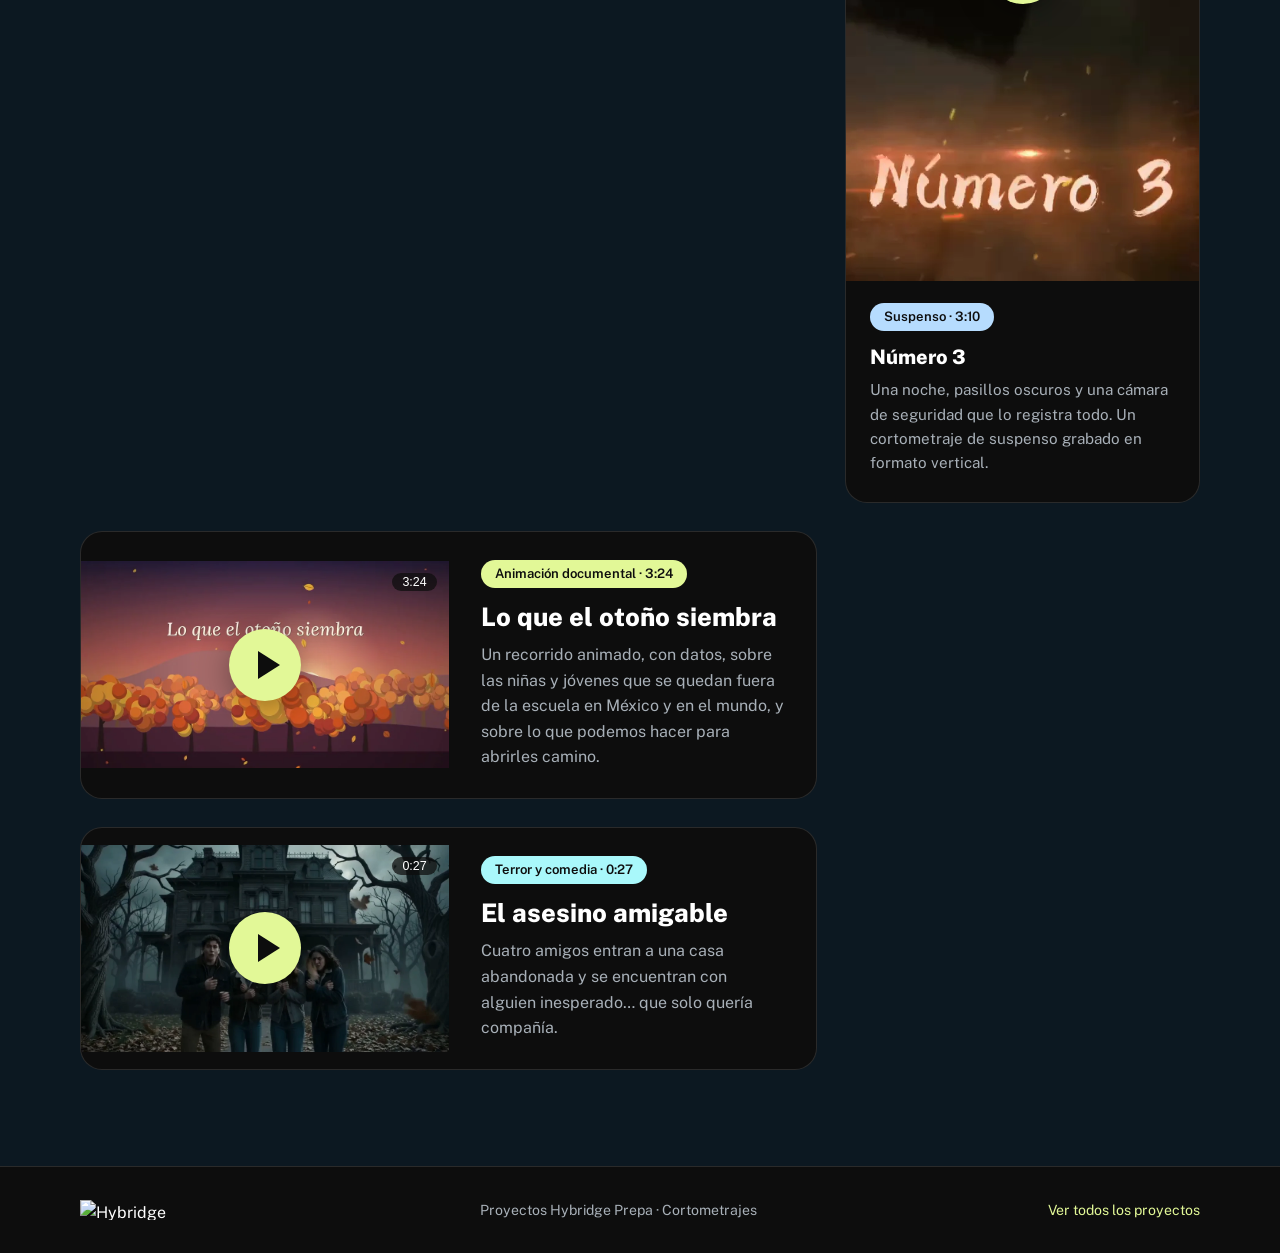
==== commit e0f66a69: "Quitar "Participan" de las fichas de proyecto Co-Authored-By: Claude Opus 5.5 <noreply@anthropic.com" ====
--- a/cortometrajes/index.html
+++ b/cortometrajes/index.html
@@ -9,7 +9,7 @@
   <link rel="preconnect" href="https://fonts.googleapis.com">
   <link rel="preconnect" href="https://fonts.gstatic.com" crossorigin>
   <link href="https://fonts.googleapis.com/css2?family=Public+Sans:wght@300;400;600;800;900&display=swap" rel="stylesheet">
-  <link rel="stylesheet" href="../assets/css/styles.css?v=14">
+  <link rel="stylesheet" href="../assets/css/styles.css?v=15">
 </head>
 <body>
   <header class="site-header">
@@ -45,7 +45,6 @@
         <dl class="ficha">
           <div><dt>Temporada</dt><dd>Otoño 2026</dd></div>
           <div><dt>Formato</dt><dd>Cortometrajes de animación y ficción</dd></div>
-          <div><dt>Participan</dt><dd>Estudiantes de Hybridge Prepa, en equipo o de manera individual</dd></div>
           <div class="ficha-reto"><dt>El reto</dt><dd>Crear un cortometraje con la temática de otoño, usando cualquier recurso, para presentarlo en el 3er Festival de Cortometrajes Hybridge el 13 de noviembre.</dd></div>
         </dl>
       </div>
--- a/assets/css/styles.css
+++ b/assets/css/styles.css
@@ -100,13 +100,12 @@
 
 /* Ficha del proyecto */
 .ficha {
-  display: grid; grid-template-columns: repeat(3, 1fr); gap: 1px; margin: 0 0 56px;
+  display: grid; grid-template-columns: auto minmax(0, 18rem) 1fr; gap: 1px; margin: 0 0 56px;
   border: 1px solid var(--line); border-radius: var(--radius); overflow: hidden; background: var(--line);
 }
 .ficha > div { background: var(--black); padding: 18px 22px; }
 .ficha dt { color: var(--yellow); font-size: .78rem; font-weight: 600; text-transform: uppercase; letter-spacing: .08em; margin-bottom: 4px; }
 .ficha dd { margin: 0; color: var(--pale-gray); font-size: .95rem; }
-.ficha-reto { grid-column: 1 / -1; }
 
 /* Inicio: tarjetas de proyectos */
 .projects { display: grid; grid-template-columns: repeat(2, 1fr); gap: 28px; }
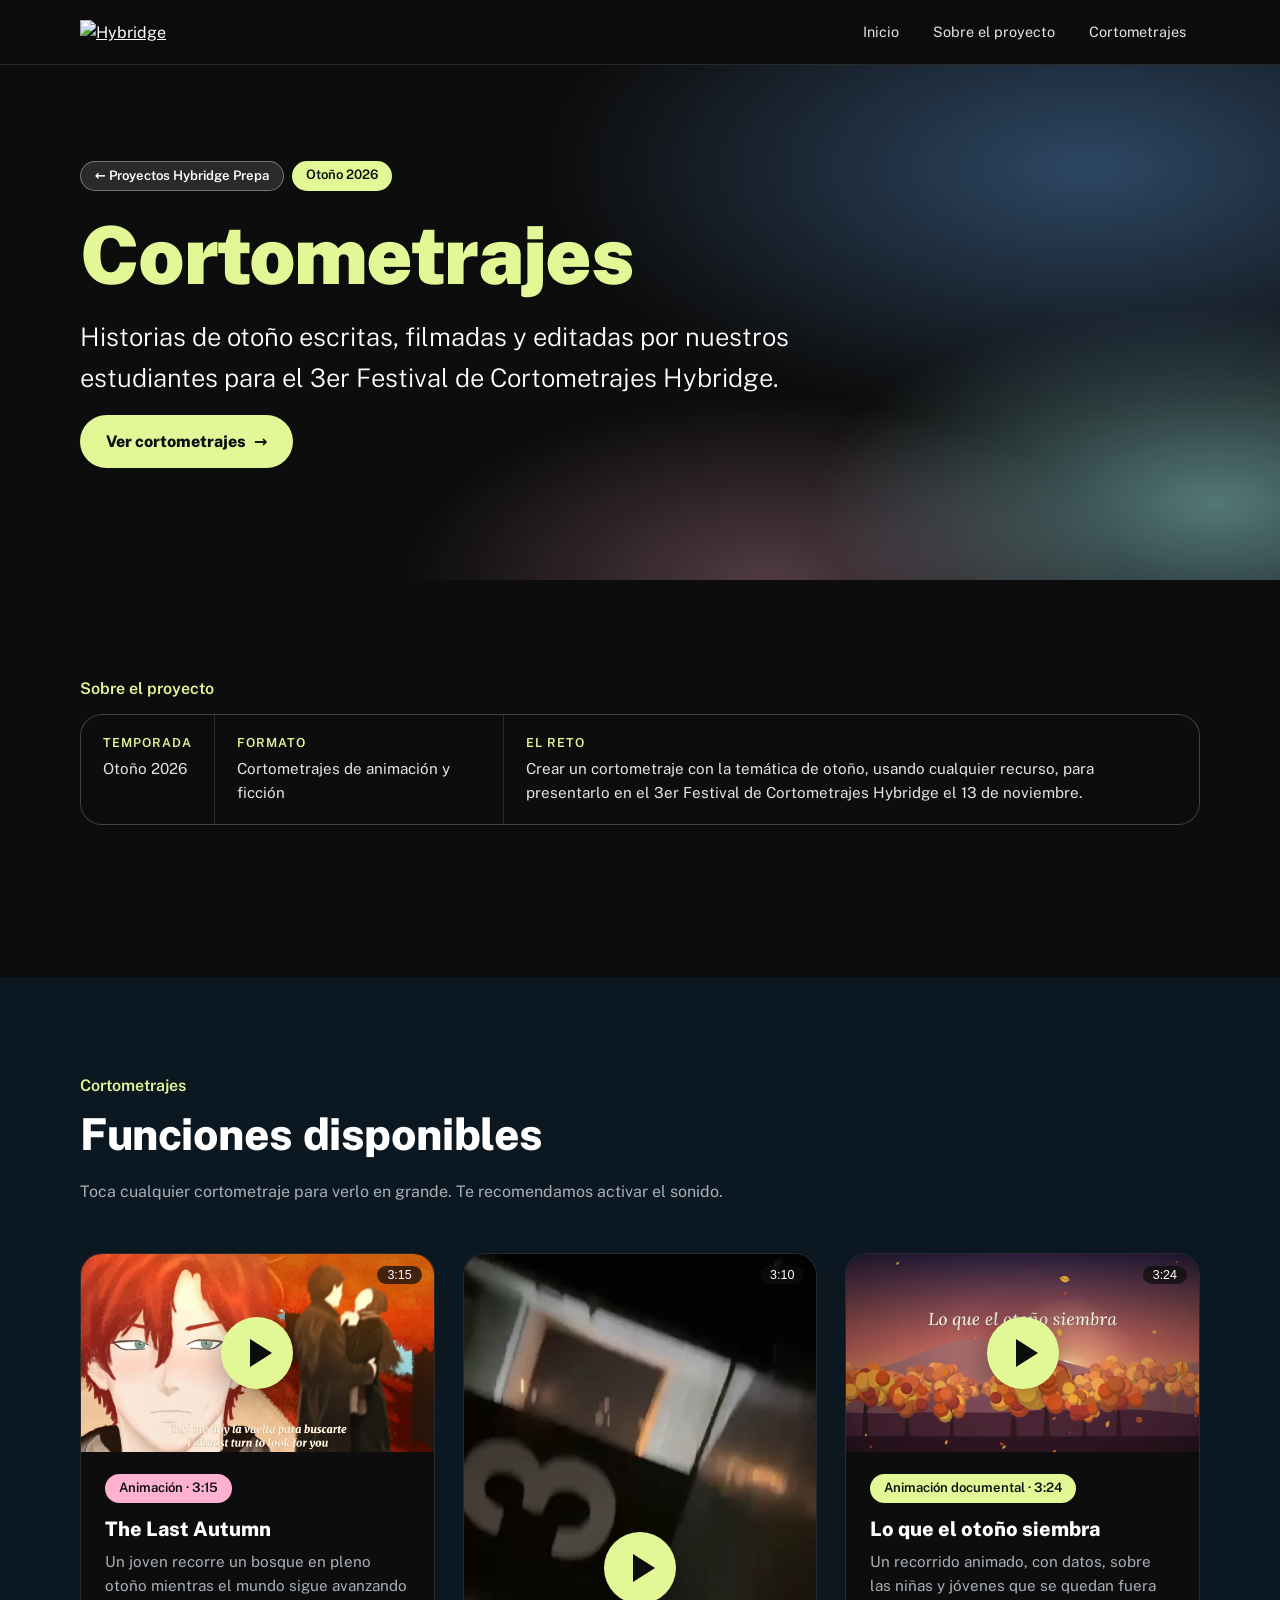
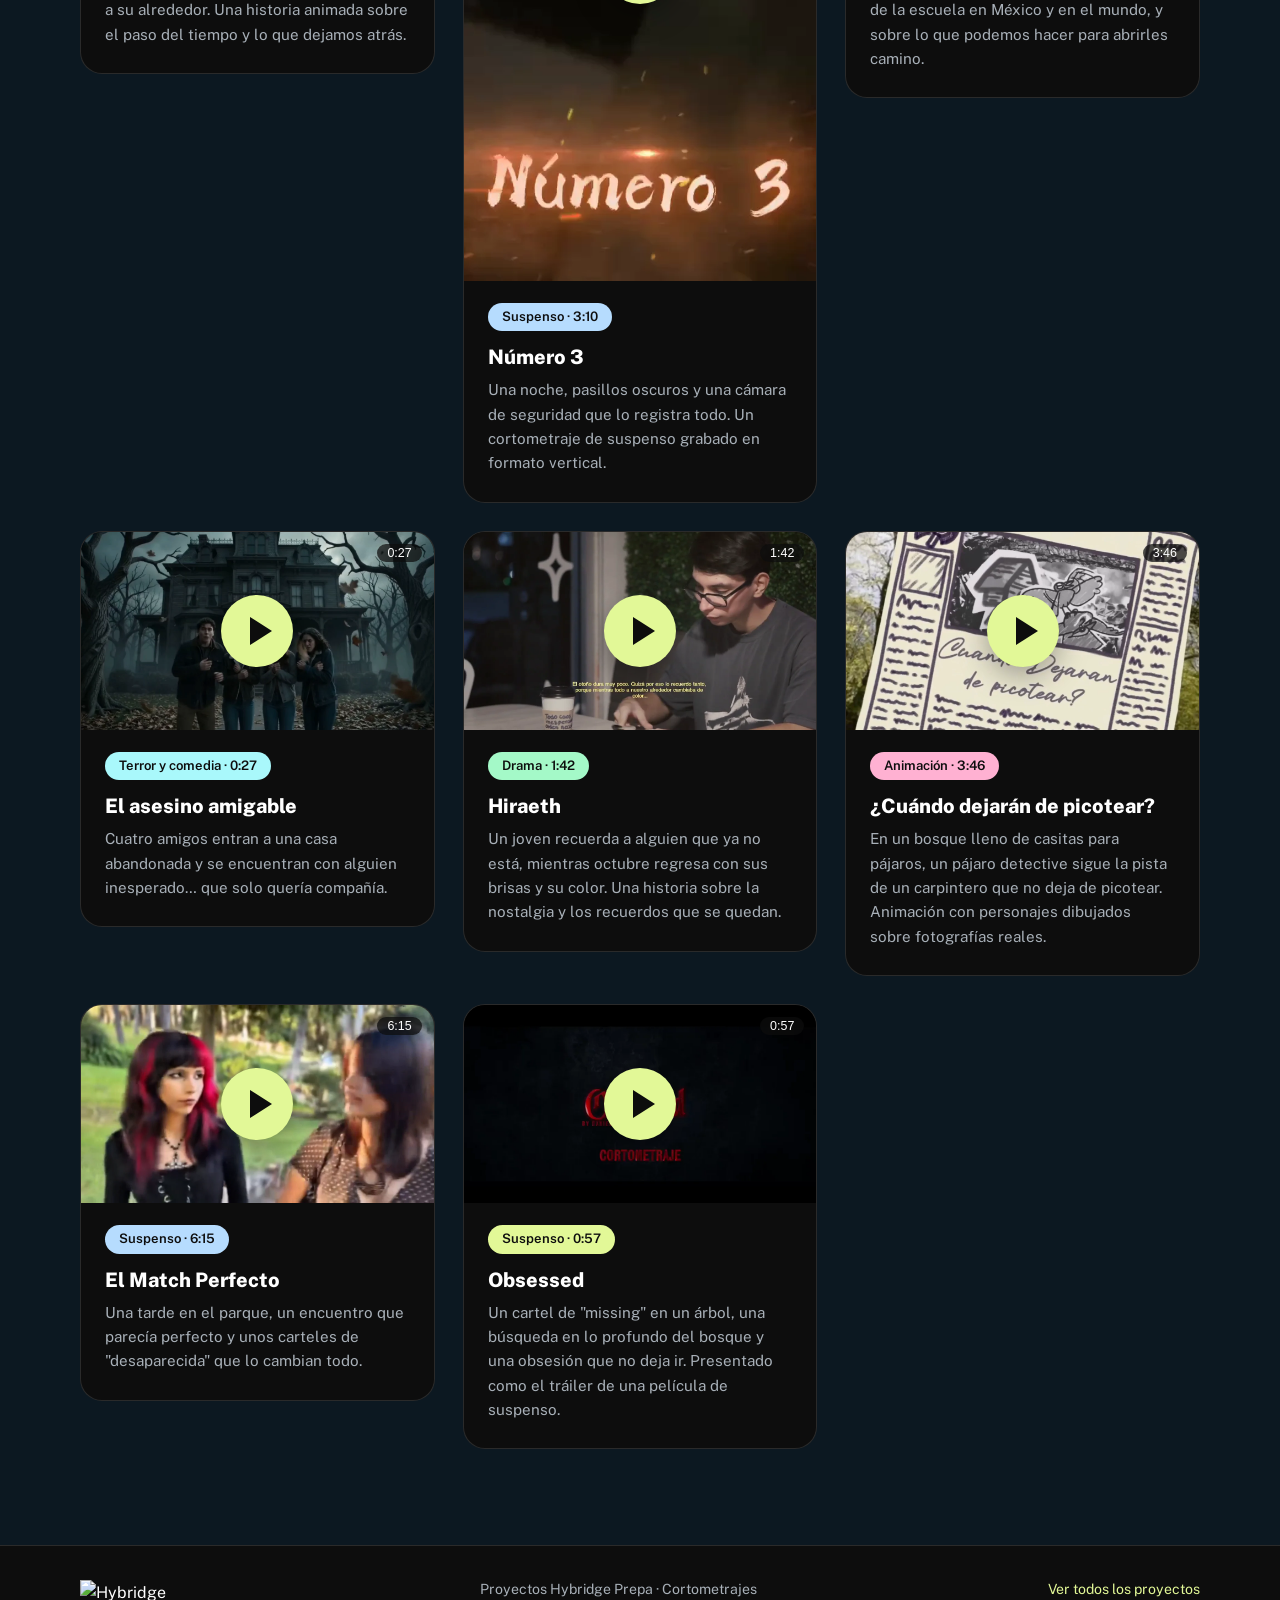
==== commit 9aeafb30: "Agregar cuatro cortometrajes más - Hiraeth, ¿Cuándo dejarán de picotear?, El Match Perfecto y Obsess" ====
--- a/cortometrajes/index.html
+++ b/cortometrajes/index.html
@@ -57,7 +57,7 @@
         <p class="section-intro">Toca cualquier cortometraje para verlo en grande. Te recomendamos activar el sonido.</p>
 
         <div class="posts">
-          <article class="post post-video">
+          <article class="post">
             <button class="video-cover" type="button" style="--ratio: 1.7778" data-video="../assets/cortometrajes/the-last-autumn.mp4" aria-label="Reproducir cortometraje: The Last Autumn">
               <img src="../assets/cortometrajes/the-last-autumn.webp" alt="" loading="lazy" decoding="async" width="1280" height="720">
               <span class="play-icon" aria-hidden="true"></span>
@@ -83,7 +83,7 @@
             </div>
           </article>
 
-          <article class="post post-video">
+          <article class="post">
             <button class="video-cover" type="button" style="--ratio: 1.7778" data-video="../assets/cortometrajes/lo-que-el-otono-siembra.mp4" aria-label="Reproducir cortometraje: Lo que el otoño siembra">
               <img src="../assets/cortometrajes/lo-que-el-otono-siembra.webp" alt="" loading="lazy" decoding="async" width="960" height="540">
               <span class="play-icon" aria-hidden="true"></span>
@@ -96,7 +96,7 @@
             </div>
           </article>
 
-          <article class="post post-video">
+          <article class="post">
             <button class="video-cover" type="button" style="--ratio: 1.7778" data-video="../assets/cortometrajes/el-asesino-amigable.mp4" aria-label="Reproducir cortometraje: El asesino amigable">
               <img src="../assets/cortometrajes/el-asesino-amigable.webp" alt="" loading="lazy" decoding="async" width="1280" height="720">
               <span class="play-icon" aria-hidden="true"></span>
@@ -106,6 +106,58 @@
               <span class="chip chip-aqua">Terror y comedia · 0:27</span>
               <h3>El asesino amigable</h3>
               <p>Cuatro amigos entran a una casa abandonada y se encuentran con alguien inesperado… que solo quería compañía.</p>
+            </div>
+          </article>
+
+          <article class="post">
+            <button class="video-cover" type="button" style="--ratio: 1.7778" data-video="../assets/cortometrajes/hiraeth.mp4" aria-label="Reproducir cortometraje: Hiraeth">
+              <img src="../assets/cortometrajes/hiraeth.webp" alt="" loading="lazy" decoding="async" width="1280" height="720">
+              <span class="play-icon" aria-hidden="true"></span>
+              <span class="video-duration">1:42</span>
+            </button>
+            <div class="post-body">
+              <span class="chip chip-green">Drama · 1:42</span>
+              <h3>Hiraeth</h3>
+              <p>Un joven recuerda a alguien que ya no está, mientras octubre regresa con sus brisas y su color. Una historia sobre la nostalgia y los recuerdos que se quedan.</p>
+            </div>
+          </article>
+
+          <article class="post">
+            <button class="video-cover" type="button" style="--ratio: 1.7778" data-video="../assets/cortometrajes/cuando-dejaran-de-picotear.mp4" aria-label="Reproducir cortometraje: ¿Cuándo dejarán de picotear?">
+              <img src="../assets/cortometrajes/cuando-dejaran-de-picotear.webp" alt="" loading="lazy" decoding="async" width="1280" height="720">
+              <span class="play-icon" aria-hidden="true"></span>
+              <span class="video-duration">3:46</span>
+            </button>
+            <div class="post-body">
+              <span class="chip chip-pink">Animación · 3:46</span>
+              <h3>¿Cuándo dejarán de picotear?</h3>
+              <p>En un bosque lleno de casitas para pájaros, un pájaro detective sigue la pista de un carpintero que no deja de picotear. Animación con personajes dibujados sobre fotografías reales.</p>
+            </div>
+          </article>
+
+          <article class="post">
+            <button class="video-cover" type="button" style="--ratio: 1.7778" data-video="../assets/cortometrajes/el-match-perfecto.mp4" aria-label="Reproducir cortometraje: El Match Perfecto">
+              <img src="../assets/cortometrajes/el-match-perfecto.webp" alt="" loading="lazy" decoding="async" width="1280" height="720">
+              <span class="play-icon" aria-hidden="true"></span>
+              <span class="video-duration">6:15</span>
+            </button>
+            <div class="post-body">
+              <span class="chip chip-blue">Suspenso · 6:15</span>
+              <h3>El Match Perfecto</h3>
+              <p>Una tarde en el parque, un encuentro que parecía perfecto y unos carteles de "desaparecida" que lo cambian todo.</p>
+            </div>
+          </article>
+
+          <article class="post">
+            <button class="video-cover" type="button" style="--ratio: 1.7778" data-video="../assets/cortometrajes/obsessed.mp4" aria-label="Reproducir cortometraje: Obsessed">
+              <img src="../assets/cortometrajes/obsessed.webp" alt="" loading="lazy" decoding="async" width="1024" height="576">
+              <span class="play-icon" aria-hidden="true"></span>
+              <span class="video-duration">0:57</span>
+            </button>
+            <div class="post-body">
+              <span class="chip chip-yellow">Suspenso · 0:57</span>
+              <h3>Obsessed</h3>
+              <p>Un cartel de "missing" en un árbol, una búsqueda en lo profundo del bosque y una obsesión que no deja ir. Presentado como el tráiler de una película de suspenso.</p>
             </div>
           </article>
         </div>
